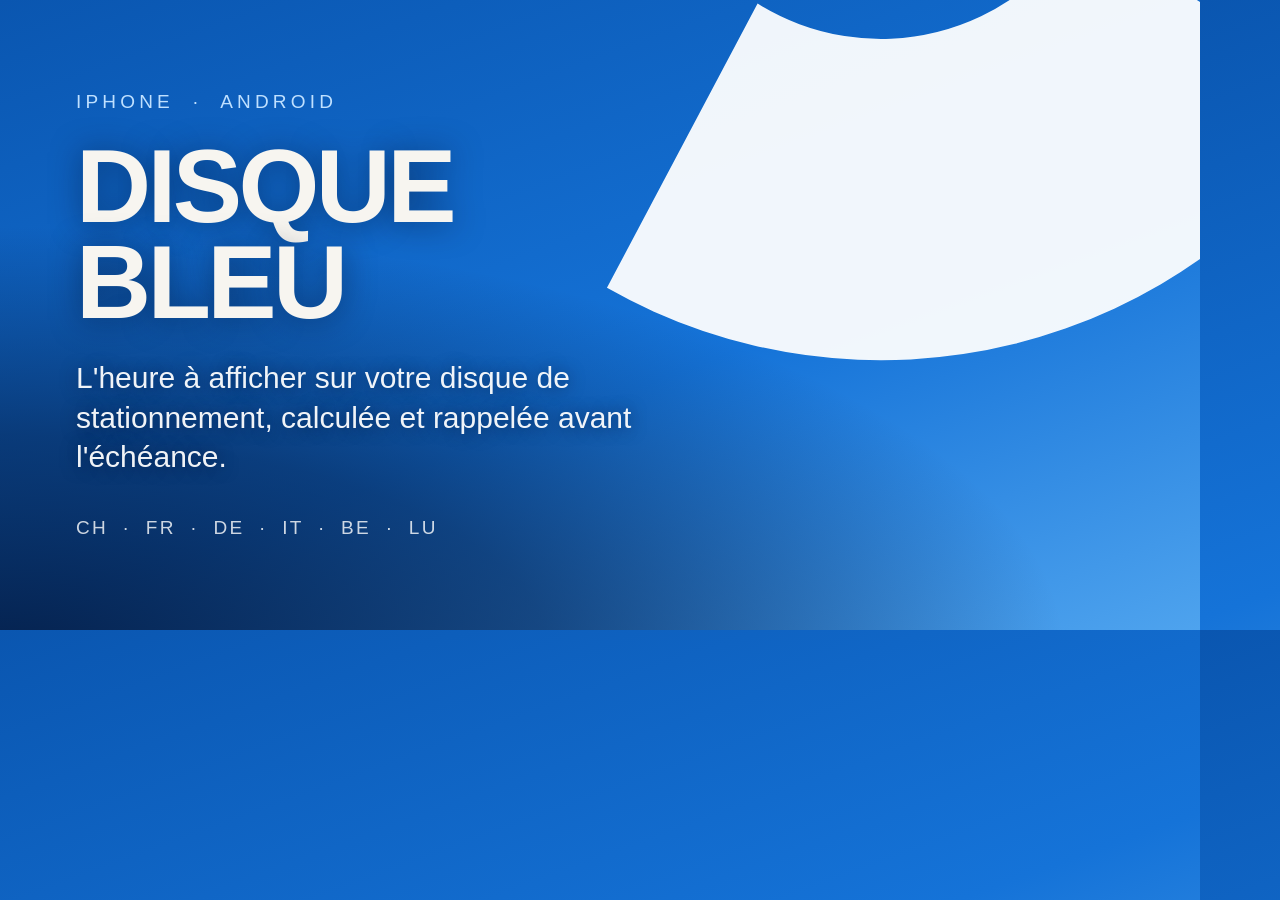
==== tools/og-cover.html @ 96996f11 "Réparer la publication et travailler le référencement Le contrôle des traductions exigeait encore un" ====
<!doctype html>
<html lang="fr">
<head>
<meta charset="utf-8">
<title>Gabarit de l'image de partage</title>
<!--
  Gabarit de `assets/img/og-cover.png`, l'image que reprennent les réseaux et
  les moteurs. Elle n'est pas générée à la volée : on la rend une fois, à
  1200 × 630, et on versionne le PNG.

      chromium --headless --disable-gpu --hide-scrollbars \
               --force-device-scale-factor=1 --window-size=1200,630 \
               --screenshot=assets/img/og-cover.png \
               tools/og-cover.html

  La fenêtre sans interface est plus courte que la capture : un fond posé sur
  un bloc s'arrêterait donc au bas de la zone visible, laissant une bande
  blanche. Le ciel est peint sur `html`, dont l'arrière-plan se propage à toute
  la surface capturée ; `.sheet` ne fait que tenir la mise en page sur 630 px.

  Mêmes couleurs et même croissant que le site : c'est la même identité qui
  arrive dans un fil de discussion.
-->
<style>
  * { margin: 0; padding: 0; box-sizing: border-box; }

  html {
    width: 1200px;
    height: 630px;
    background: linear-gradient(160deg, #0a56b0 0%, #1573d8 58%, #4ea3ee 100%);
  }

  body { width: 1200px; height: 630px; }

  .sheet {
    position: absolute;
    top: 0;
    left: 0;
    display: flex;
    flex-direction: column;
    justify-content: center;
    width: 1200px;
    height: 630px;
    padding: 0 76px;
    overflow: hidden;
    color: #f7f5f0;
    font-family: "Inter", "Liberation Sans", "Helvetica Neue", Arial, sans-serif;
    -webkit-font-smoothing: antialiased;
  }

  /* Le croissant du disque, débordant à droite comme dans la scène du site. */
  .mark {
    position: absolute;
    top: -66px;
    right: -178px;
    width: 820px;
    color: #ffffff;
    opacity: 0.94;
    transform: rotate(-14deg);
  }

  /* Le voile reprend celui de la page : il tient le texte au-dessus du ciel. */
  .veil {
    position: absolute;
    inset: 0;
    background: radial-gradient(
      120% 92% at 0% 104%,
      rgba(3, 24, 62, 0.9) 0%,
      rgba(3, 24, 62, 0.58) 38%,
      rgba(3, 24, 62, 0) 74%
    );
  }

  .copy { position: relative; max-width: 660px; }

  .kicker {
    font-size: 19px;
    font-weight: 500;
    letter-spacing: 0.22em;
    text-transform: uppercase;
    color: #bfe0ff;
  }

  h1 {
    margin-top: 26px;
    font-size: 104px;
    font-weight: 700;
    line-height: 0.92;
    letter-spacing: -0.035em;
    text-transform: uppercase;
    text-shadow: 0 2px 30px rgba(3, 20, 52, 0.5);
  }

  p {
    margin-top: 28px;
    max-width: 560px;
    font-size: 30px;
    font-weight: 400;
    line-height: 1.32;
    color: rgba(255, 255, 255, 0.94);
    text-shadow: 0 1px 16px rgba(3, 20, 52, 0.6);
  }

  .countries {
    margin-top: 40px;
    font-size: 19px;
    font-weight: 500;
    letter-spacing: 0.12em;
    text-transform: uppercase;
    color: rgba(255, 255, 255, 0.8);
  }
</style>
</head>
<body>
<div class="sheet">
  <svg class="mark" viewBox="-74 25 148 80" fill="currentColor" aria-hidden="true">
    <path d="M -30.21 29.18 A 42 42 0 0 0 30.21 29.18 L 69 72.38
             A 100 100 0 0 1 -69 72.38 Z"/>
  </svg>

  <div class="veil"></div>

  <div class="copy">
    <div class="kicker">iPhone &nbsp;·&nbsp; Android</div>
    <h1>Disque<br>Bleu</h1>
    <p>L'heure à afficher sur votre disque de stationnement, calculée et rappelée avant l'échéance.</p>
    <div class="countries">CH &nbsp;·&nbsp; FR &nbsp;·&nbsp; DE &nbsp;·&nbsp; IT &nbsp;·&nbsp; BE &nbsp;·&nbsp; LU</div>
  </div>
</div>
</body>
</html>
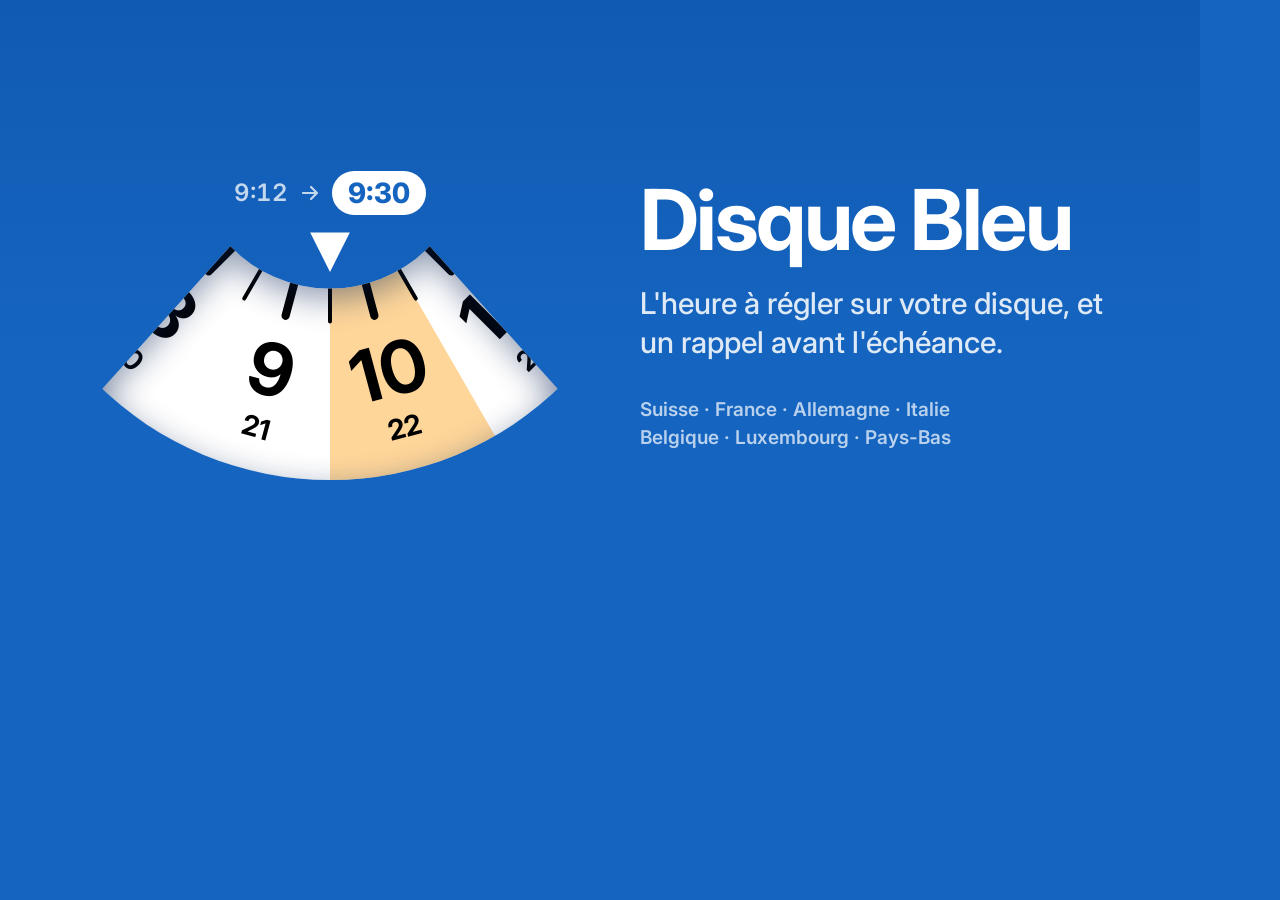
==== commit 735be51b: "Refait le site sur le modèle de l'onboarding de l'app Le site devient l'onboarding en grand. Le fond" ====
--- a/tools/og-cover.html
+++ b/tools/og-cover.html
@@ -1,131 +1,97 @@
 <!doctype html>
+<!-- Gabarit de l'image de partage (1200 × 630), rendu par make-og-cover.py.
+     Le couvercle est celui de la page, dessiné par assets/js/disc.js : le
+     disque à 9:30, la durée autorisée en orange, l'étiquette au-dessus. -->
 <html lang="fr">
 <head>
 <meta charset="utf-8">
-<title>Gabarit de l'image de partage</title>
-<!--
-  Gabarit de `assets/img/og-cover.png`, l'image que reprennent les réseaux et
-  les moteurs. Elle n'est pas générée à la volée : on la rend une fois, à
-  1200 × 630, et on versionne le PNG.
-
-      chromium --headless --disable-gpu --hide-scrollbars \
-               --force-device-scale-factor=1 --window-size=1200,630 \
-               --screenshot=assets/img/og-cover.png \
-               tools/og-cover.html
-
-  La fenêtre sans interface est plus courte que la capture : un fond posé sur
-  un bloc s'arrêterait donc au bas de la zone visible, laissant une bande
-  blanche. Le ciel est peint sur `html`, dont l'arrière-plan se propage à toute
-  la surface capturée ; `.sheet` ne fait que tenir la mise en page sur 630 px.
-
-  Mêmes couleurs et même croissant que le site : c'est la même identité qui
-  arrive dans un fil de discussion.
--->
+<link rel="stylesheet" href="https://fonts.googleapis.com/css2?family=Inter:wght@500;600;700;800&display=swap">
 <style>
   * { margin: 0; padding: 0; box-sizing: border-box; }
-
-  html {
-    width: 1200px;
-    height: 630px;
-    background: linear-gradient(160deg, #0a56b0 0%, #1573d8 58%, #4ea3ee 100%);
+  html, body { width: 1200px; height: 630px; overflow: hidden; background: #1565c0; }
+  body {
+    position: relative;
+    font-family: "Inter", "Liberation Sans", "Helvetica Neue", Arial, sans-serif;
+    -webkit-font-smoothing: antialiased;
+    color: #fff;
   }
-
-  body { width: 1200px; height: 630px; }
-
-  .sheet {
+  canvas { position: absolute; inset: 0; width: 1200px; height: 630px; }
+  .tag {
     position: absolute;
+    display: flex;
+    align-items: center;
+    gap: 10px;
+    font-variant-numeric: tabular-nums;
+  }
+  .tag__from { font-size: 24px; font-weight: 600; color: rgba(255, 255, 255, 0.75); }
+  .tag__arrow { width: 24px; height: 24px; color: rgba(255, 255, 255, 0.75); }
+  .tag__pill {
+    padding: 5px 16px;
+    border-radius: 26px;
+    background: #fff;
+    color: #1565c0;
+    font-size: 28px;
+    font-weight: 800;
+  }
+  .copy {
+    position: absolute;
+    left: 640px;
     top: 0;
-    left: 0;
+    bottom: 0;
+    width: 500px;
     display: flex;
     flex-direction: column;
     justify-content: center;
-    width: 1200px;
-    height: 630px;
-    padding: 0 76px;
-    overflow: hidden;
-    color: #f7f5f0;
-    font-family: "Inter", "Liberation Sans", "Helvetica Neue", Arial, sans-serif;
-    -webkit-font-smoothing: antialiased;
   }
-
-  /* Le croissant du disque, débordant à droite comme dans la scène du site. */
-  .mark {
-    position: absolute;
-    top: -66px;
-    right: -178px;
-    width: 820px;
-    color: #ffffff;
-    opacity: 0.94;
-    transform: rotate(-14deg);
+  .copy h1 {
+    font-size: 84px;
+    font-weight: 700;
+    line-height: 1;
+    letter-spacing: -0.03em;
   }
-
-  /* Le voile reprend celui de la page : il tient le texte au-dessus du ciel. */
-  .veil {
-    position: absolute;
-    inset: 0;
-    background: radial-gradient(
-      120% 92% at 0% 104%,
-      rgba(3, 24, 62, 0.9) 0%,
-      rgba(3, 24, 62, 0.58) 38%,
-      rgba(3, 24, 62, 0) 74%
-    );
+  .copy p {
+    margin-top: 22px;
+    font-size: 30px;
+    font-weight: 500;
+    line-height: 1.3;
+    color: rgba(255, 255, 255, 0.86);
   }
-
-  .copy { position: relative; max-width: 660px; }
-
-  .kicker {
+  .copy small {
+    display: block;
+    margin-top: 34px;
     font-size: 19px;
-    font-weight: 500;
-    letter-spacing: 0.22em;
-    text-transform: uppercase;
-    color: #bfe0ff;
-  }
-
-  h1 {
-    margin-top: 26px;
-    font-size: 104px;
-    font-weight: 700;
-    line-height: 0.92;
-    letter-spacing: -0.035em;
-    text-transform: uppercase;
-    text-shadow: 0 2px 30px rgba(3, 20, 52, 0.5);
-  }
-
-  p {
-    margin-top: 28px;
-    max-width: 560px;
-    font-size: 30px;
-    font-weight: 400;
-    line-height: 1.32;
-    color: rgba(255, 255, 255, 0.94);
-    text-shadow: 0 1px 16px rgba(3, 20, 52, 0.6);
-  }
-
-  .countries {
-    margin-top: 40px;
-    font-size: 19px;
-    font-weight: 500;
-    letter-spacing: 0.12em;
-    text-transform: uppercase;
-    color: rgba(255, 255, 255, 0.8);
+    font-weight: 600;
+    line-height: 1.5;
+    color: rgba(255, 255, 255, 0.7);
   }
 </style>
 </head>
 <body>
-<div class="sheet">
-  <svg class="mark" viewBox="-74 25 148 80" fill="currentColor" aria-hidden="true">
-    <path d="M -30.21 29.18 A 42 42 0 0 0 30.21 29.18 L 69 72.38
-             A 100 100 0 0 1 -69 72.38 Z"/>
-  </svg>
+<canvas width="1200" height="630"></canvas>
+<div class="tag">
+  <span class="tag__from">9:12</span>
+  <svg class="tag__arrow" viewBox="0 0 24 24" fill="none" stroke="currentColor" stroke-width="2.2" stroke-linecap="round" stroke-linejoin="round"><path d="M5 12h14M13 6l6 6-6 6"/></svg>
+  <span class="tag__pill">9:30</span>
+</div>
+<div class="copy">
+  <h1>Disque Bleu</h1>
+  <p>L'heure à régler sur votre disque, et un rappel avant l'échéance.</p>
+  <small>Suisse · France · Allemagne · Italie<br>Belgique · Luxembourg · Pays-Bas</small>
+</div>
+<script type="module">
+  import { CoverGeometry, paintCover } from '../assets/js/disc.js';
 
-  <div class="veil"></div>
+  const canvas = document.querySelector('canvas');
+  const ctx = canvas.getContext('2d');
+  const g = new CoverGeometry(330, 150, 330);
 
-  <div class="copy">
-    <div class="kicker">iPhone &nbsp;·&nbsp; Android</div>
-    <h1>Disque<br>Bleu</h1>
-    <p>L'heure à afficher sur votre disque de stationnement, calculée et rappelée avant l'échéance.</p>
-    <div class="countries">CH &nbsp;·&nbsp; FR &nbsp;·&nbsp; DE &nbsp;·&nbsp; IT &nbsp;·&nbsp; BE &nbsp;·&nbsp; LU</div>
-  </div>
-</div>
+  await document.fonts.ready;
+  paintCover(ctx, 1200, 630, g, { hour: 9.5, allowedHours: 1, sector: 1 });
+
+  const tag = document.querySelector('.tag');
+  tag.style.left = `${g.cx - tag.offsetWidth / 2}px`;
+  tag.style.top = `${g.arrowTop - 62}px`;
+  document.body.dataset.ready = 'true';
+</script>
 </body>
 </html>
